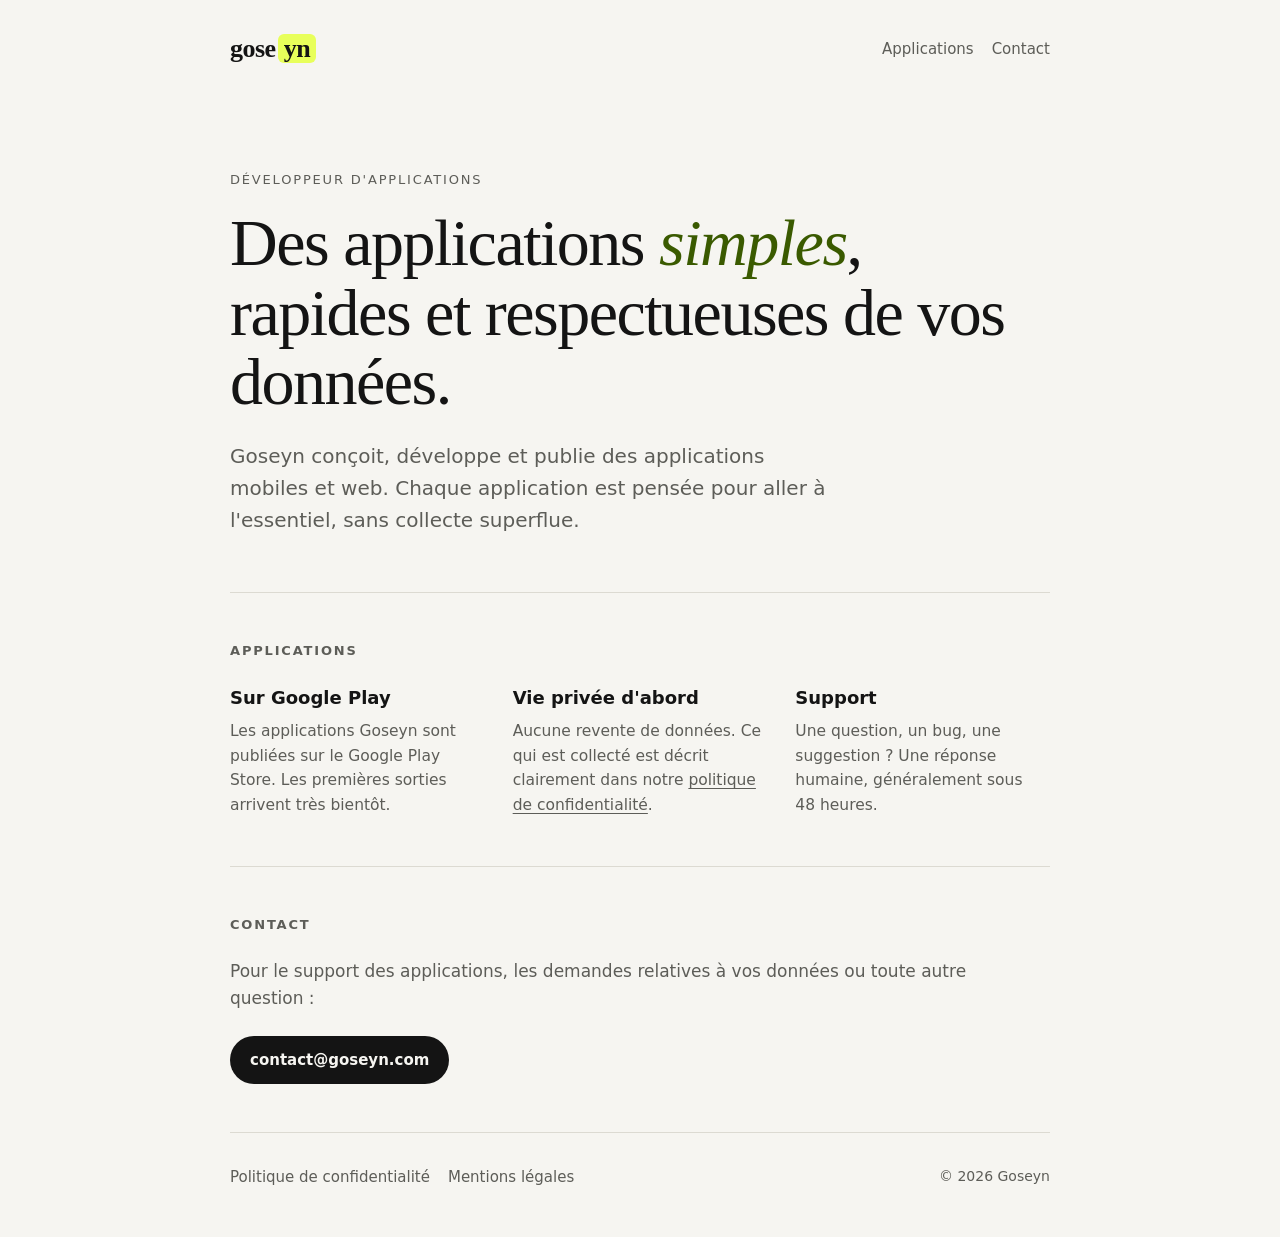
==== index.html @ 38ccc3f6 "Add files via upload" ====
<!doctype html>
<html lang="fr">
<head>
<meta charset="utf-8">
<meta name="viewport" content="width=device-width, initial-scale=1">
<title>Goseyn — Applications mobiles</title>
<meta name="description" content="Goseyn conçoit et publie des applications mobiles simples, rapides et respectueuses de vos données.">
<link rel="icon" href="data:image/svg+xml,%3Csvg xmlns='http://www.w3.org/2000/svg' viewBox='0 0 64 64'%3E%3Crect width='64' height='64' rx='14' fill='%23141414'/%3E%3Ctext x='32' y='44' font-family='Georgia,serif' font-size='38' text-anchor='middle' fill='%23e8ff5a'%3Eg%3C/text%3E%3C/svg%3E">
<style>
:root{--bg:#f6f5f1;--fg:#141414;--muted:#5d5d58;--line:#dcdad2;--accent:#3a5a00;--chip:#e8ff5a}
@media (prefers-color-scheme:dark){:root{--bg:#121211;--fg:#f1f0ea;--muted:#a3a29a;--line:#2b2b28;--accent:#e8ff5a;--chip:#e8ff5a}}
*{box-sizing:border-box}
html,body{margin:0;background:var(--bg);color:var(--fg)}
body{font:17px/1.6 ui-sans-serif,system-ui,-apple-system,"Segoe UI",Roboto,sans-serif;-webkit-font-smoothing:antialiased}
a{color:inherit;text-underline-offset:3px}
.wrap{max-width:860px;margin:0 auto;padding:0 20px}
header{display:flex;justify-content:space-between;align-items:center;padding:28px 0}
.mark{font-family:Georgia,"Times New Roman",serif;font-size:26px;font-weight:700;letter-spacing:-.5px;text-decoration:none}
.mark span{background:var(--chip);color:#141414;padding:0 6px;border-radius:6px;margin-left:2px}
nav a{color:var(--muted);text-decoration:none;font-size:15px;margin-left:18px}
nav a:hover{color:var(--fg)}
.hero{padding:72px 0 56px;border-bottom:1px solid var(--line)}
.eyebrow{font-size:13px;text-transform:uppercase;letter-spacing:.14em;color:var(--muted);margin:0 0 18px}
h1{font-family:Georgia,"Times New Roman",serif;font-weight:400;font-size:clamp(38px,7vw,66px);line-height:1.05;letter-spacing:-1.5px;margin:0 0 24px}
h1 em{font-style:italic;color:var(--accent)}
.lead{font-size:clamp(17px,2.4vw,20px);color:var(--muted);max-width:600px;margin:0}
section{padding:48px 0;border-bottom:1px solid var(--line)}
h2{font-size:13px;text-transform:uppercase;letter-spacing:.14em;color:var(--muted);font-weight:600;margin:0 0 22px}
.grid{display:grid;grid-template-columns:repeat(auto-fit,minmax(220px,1fr));gap:28px}
.grid h3{font-size:18px;margin:0 0 6px}
.grid p{margin:0;color:var(--muted);font-size:15.5px}
.cta{display:inline-block;margin-top:6px;padding:12px 20px;border-radius:999px;background:var(--fg);color:var(--bg);text-decoration:none;font-weight:600;font-size:15px}
.cta:hover{opacity:.85}
footer{padding:32px 0 48px;color:var(--muted);font-size:14px;display:flex;flex-wrap:wrap;gap:8px 22px;justify-content:space-between}
footer nav a{margin:0 18px 0 0}
</style>
</head>
<body>
<div class="wrap">
  <header>
    <a class="mark" href="/">gose<span>yn</span></a>
    <nav><a href="#apps">Applications</a><a href="#contact">Contact</a></nav>
  </header>

  <div class="hero">
    <p class="eyebrow">Développeur d'applications</p>
    <h1>Des applications <em>simples</em>, rapides et respectueuses de vos données.</h1>
    <p class="lead">Goseyn conçoit, développe et publie des applications mobiles et web. Chaque application est pensée pour aller à l'essentiel, sans collecte superflue.</p>
  </div>

  <section id="apps">
    <h2>Applications</h2>
    <div class="grid">
      <div><h3>Sur Google Play</h3><p>Les applications Goseyn sont publiées sur le Google Play Store. Les premières sorties arrivent très bientôt.</p></div>
      <div><h3>Vie privée d'abord</h3><p>Aucune revente de données. Ce qui est collecté est décrit clairement dans notre <a href="/confidentialite.html">politique de confidentialité</a>.</p></div>
      <div><h3>Support</h3><p>Une question, un bug, une suggestion&nbsp;? Une réponse humaine, généralement sous 48&nbsp;heures.</p></div>
    </div>
  </section>

  <section id="contact">
    <h2>Contact</h2>
    <p style="margin:0 0 18px;color:var(--muted)">Pour le support des applications, les demandes relatives à vos données ou toute autre question&nbsp;:</p>
    <a class="cta" href="mailto:contact@goseyn.com">contact@goseyn.com</a>
  </section>

  <footer>
    <nav><a href="/confidentialite.html">Politique de confidentialité</a><a href="/mentions-legales.html">Mentions légales</a></nav>
    <span>© 2026 Goseyn</span>
  </footer>
</div>
</body>
</html>
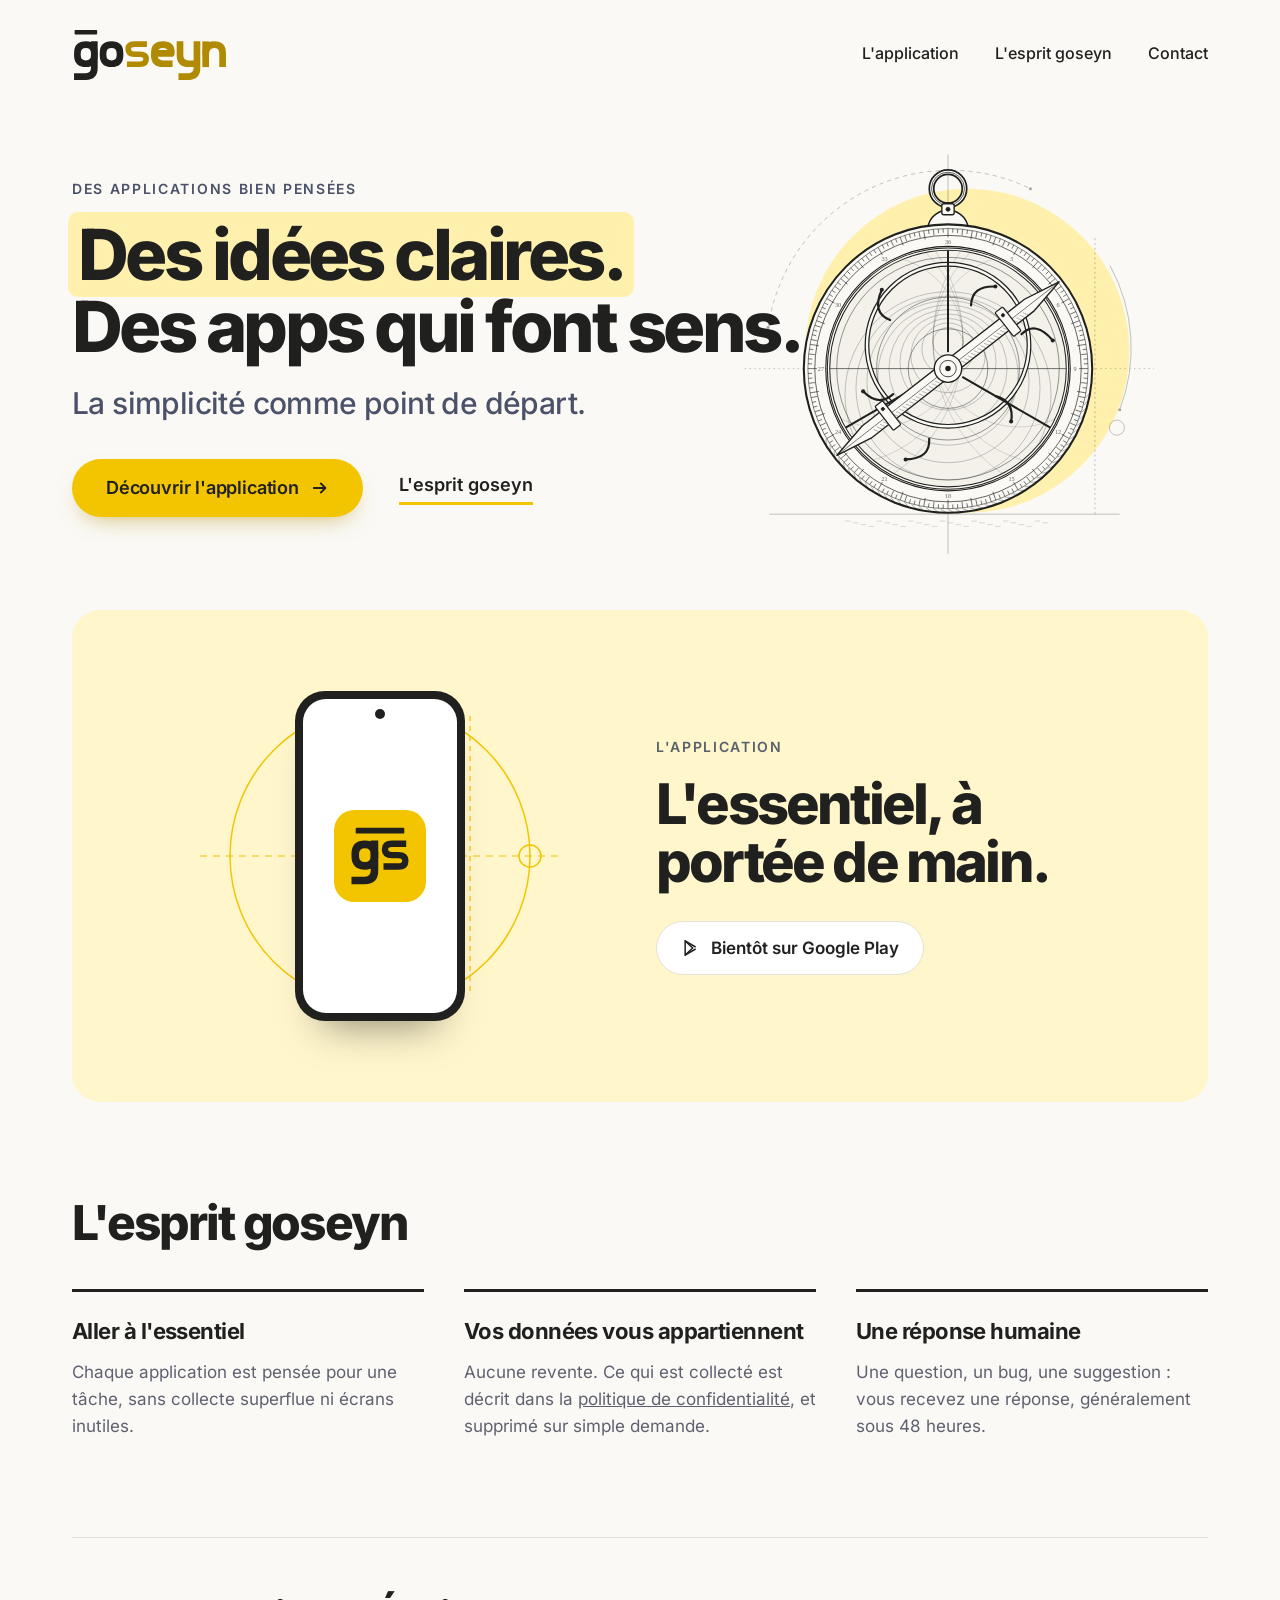
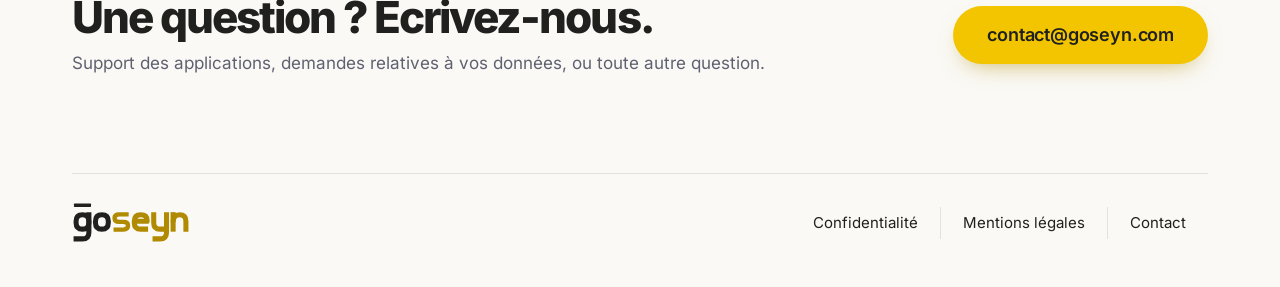
==== commit 213f0f15: "Add files via upload" ====
--- a/index.html
+++ b/index.html
@@ -3,69 +3,92 @@
 <head>
 <meta charset="utf-8">
 <meta name="viewport" content="width=device-width, initial-scale=1">
-<title>Goseyn — Applications mobiles</title>
-<meta name="description" content="Goseyn conçoit et publie des applications mobiles simples, rapides et respectueuses de vos données.">
-<link rel="icon" href="data:image/svg+xml,%3Csvg xmlns='http://www.w3.org/2000/svg' viewBox='0 0 64 64'%3E%3Crect width='64' height='64' rx='14' fill='%23141414'/%3E%3Ctext x='32' y='44' font-family='Georgia,serif' font-size='38' text-anchor='middle' fill='%23e8ff5a'%3Eg%3C/text%3E%3C/svg%3E">
-<style>
-:root{--bg:#f6f5f1;--fg:#141414;--muted:#5d5d58;--line:#dcdad2;--accent:#3a5a00;--chip:#e8ff5a}
-@media (prefers-color-scheme:dark){:root{--bg:#121211;--fg:#f1f0ea;--muted:#a3a29a;--line:#2b2b28;--accent:#e8ff5a;--chip:#e8ff5a}}
-*{box-sizing:border-box}
-html,body{margin:0;background:var(--bg);color:var(--fg)}
-body{font:17px/1.6 ui-sans-serif,system-ui,-apple-system,"Segoe UI",Roboto,sans-serif;-webkit-font-smoothing:antialiased}
-a{color:inherit;text-underline-offset:3px}
-.wrap{max-width:860px;margin:0 auto;padding:0 20px}
-header{display:flex;justify-content:space-between;align-items:center;padding:28px 0}
-.mark{font-family:Georgia,"Times New Roman",serif;font-size:26px;font-weight:700;letter-spacing:-.5px;text-decoration:none}
-.mark span{background:var(--chip);color:#141414;padding:0 6px;border-radius:6px;margin-left:2px}
-nav a{color:var(--muted);text-decoration:none;font-size:15px;margin-left:18px}
-nav a:hover{color:var(--fg)}
-.hero{padding:72px 0 56px;border-bottom:1px solid var(--line)}
-.eyebrow{font-size:13px;text-transform:uppercase;letter-spacing:.14em;color:var(--muted);margin:0 0 18px}
-h1{font-family:Georgia,"Times New Roman",serif;font-weight:400;font-size:clamp(38px,7vw,66px);line-height:1.05;letter-spacing:-1.5px;margin:0 0 24px}
-h1 em{font-style:italic;color:var(--accent)}
-.lead{font-size:clamp(17px,2.4vw,20px);color:var(--muted);max-width:600px;margin:0}
-section{padding:48px 0;border-bottom:1px solid var(--line)}
-h2{font-size:13px;text-transform:uppercase;letter-spacing:.14em;color:var(--muted);font-weight:600;margin:0 0 22px}
-.grid{display:grid;grid-template-columns:repeat(auto-fit,minmax(220px,1fr));gap:28px}
-.grid h3{font-size:18px;margin:0 0 6px}
-.grid p{margin:0;color:var(--muted);font-size:15.5px}
-.cta{display:inline-block;margin-top:6px;padding:12px 20px;border-radius:999px;background:var(--fg);color:var(--bg);text-decoration:none;font-weight:600;font-size:15px}
-.cta:hover{opacity:.85}
-footer{padding:32px 0 48px;color:var(--muted);font-size:14px;display:flex;flex-wrap:wrap;gap:8px 22px;justify-content:space-between}
-footer nav a{margin:0 18px 0 0}
-</style>
+<title>goseyn — des applications bien pensées</title>
+<meta name="description" content="goseyn conçoit des applications mobiles simples, qui vont à l'essentiel et respectent vos données.">
+<meta name="theme-color" content="#FAF9F5">
+<link rel="icon" href="/favicon.ico" sizes="any">
+<link rel="icon" href="/favicon.svg" type="image/svg+xml">
+<link rel="apple-touch-icon" href="/apple-touch-icon.png">
+<link rel="preload" href="/assets/fonts/inter-latin-wght-normal.woff2" as="font" type="font/woff2" crossorigin>
+<link rel="stylesheet" href="/assets/css/site.css">
+<meta property="og:title" content="goseyn">
+<meta property="og:description" content="Des idées claires. Des apps qui font sens.">
+<meta property="og:image" content="https://goseyn.com/assets/brand/png/og-image.png">
 </head>
 <body>
+<a class="skip" href="#contenu">Aller au contenu</a>
 <div class="wrap">
-  <header>
-    <a class="mark" href="/">gose<span>yn</span></a>
-    <nav><a href="#apps">Applications</a><a href="#contact">Contact</a></nav>
+  <header class="site-header">
+    <a class="logo" href="/" aria-label="goseyn, accueil"><img src="/assets/brand/goseyn-wordmark.svg" alt="goseyn" width="156" height="54"></a>
+    <nav class="site-nav" aria-label="Navigation principale">
+      <a href="#application">L'application</a>
+      <a class="opt" href="#esprit">L'esprit goseyn</a>
+      <a href="#contact">Contact</a>
+    </nav>
   </header>
 
-  <div class="hero">
-    <p class="eyebrow">Développeur d'applications</p>
-    <h1>Des applications <em>simples</em>, rapides et respectueuses de vos données.</h1>
-    <p class="lead">Goseyn conçoit, développe et publie des applications mobiles et web. Chaque application est pensée pour aller à l'essentiel, sans collecte superflue.</p>
-  </div>
+  <main id="contenu">
+    <section class="hero">
+      <div>
+        <p class="eyebrow">Des applications bien pensées</p>
+        <h1><span class="line"><span class="mark">Des idées claires.</span></span><br><span class="line">Des apps qui font sens.</span></h1>
+        <p class="lead">La simplicité comme point de départ.</p>
+        <div class="actions">
+          <a class="btn btn-yellow" href="#application">Découvrir l'application
+            <svg viewBox="0 0 20 20" fill="none" stroke="currentColor" stroke-width="2" stroke-linecap="round" stroke-linejoin="round" aria-hidden="true"><path d="M3 10h13M11 5l5 5-5 5"/></svg></a>
+          <a class="link" href="#esprit">L'esprit goseyn</a>
+        </div>
+      </div>
+      <img class="hero-art" src="/assets/img/astrolabe.svg" alt="" width="560" height="560">
+    </section>
 
-  <section id="apps">
-    <h2>Applications</h2>
-    <div class="grid">
-      <div><h3>Sur Google Play</h3><p>Les applications Goseyn sont publiées sur le Google Play Store. Les premières sorties arrivent très bientôt.</p></div>
-      <div><h3>Vie privée d'abord</h3><p>Aucune revente de données. Ce qui est collecté est décrit clairement dans notre <a href="/confidentialite.html">politique de confidentialité</a>.</p></div>
-      <div><h3>Support</h3><p>Une question, un bug, une suggestion&nbsp;? Une réponse humaine, généralement sous 48&nbsp;heures.</p></div>
-    </div>
-  </section>
+    <section class="panel" id="application" aria-labelledby="app-titre">
+      <div class="phone-stage">
+        <svg class="orbit" viewBox="0 0 360 360" fill="none" aria-hidden="true">
+          <circle cx="180" cy="180" r="150" stroke="#F2C500" stroke-width="1.5"/>
+          <path d="M0 180H360" stroke="#F2C500" stroke-width="1.2" stroke-dasharray="7 6"/>
+          <path d="M270 40V320" stroke="#F2C500" stroke-width="1.2" stroke-dasharray="5 5"/>
+          <circle cx="330" cy="180" r="11" stroke="#F2C500" stroke-width="1.5"/>
+        </svg>
+        <div class="phone" role="img" aria-label="Icône de l'application goseyn sur un téléphone">
+          <div class="screen"><img src="/assets/brand/gs-jaune.svg" alt="" width="92" height="92"></div>
+        </div>
+      </div>
+      <div>
+        <p class="label">L'application</p>
+        <h2 id="app-titre">L'essentiel, à portée de main.</h2>
+        <span class="soon">
+          <svg viewBox="0 0 24 24" fill="none" stroke="currentColor" stroke-width="1.8" stroke-linecap="round" stroke-linejoin="round" aria-hidden="true"><path d="M5 3.5v17l9-8.5-9-8.5z"/><path d="M5 3.5l12 7M5 20.5l12-7"/></svg>
+          Bientôt sur Google Play
+        </span>
+      </div>
+    </section>
 
-  <section id="contact">
-    <h2>Contact</h2>
-    <p style="margin:0 0 18px;color:var(--muted)">Pour le support des applications, les demandes relatives à vos données ou toute autre question&nbsp;:</p>
-    <a class="cta" href="mailto:contact@goseyn.com">contact@goseyn.com</a>
-  </section>
+    <section class="section" id="esprit" aria-labelledby="esprit-titre">
+      <h2 id="esprit-titre">L'esprit goseyn</h2>
+      <ul class="principles">
+        <li><h3>Aller à l'essentiel</h3><p>Chaque application est pensée pour une tâche, sans collecte superflue ni écrans inutiles.</p></li>
+        <li><h3>Vos données vous appartiennent</h3><p>Aucune revente. Ce qui est collecté est décrit dans la <a href="/confidentialite.html">politique de confidentialité</a>, et supprimé sur simple demande.</p></li>
+        <li><h3>Une réponse humaine</h3><p>Une question, un bug, une suggestion : vous recevez une réponse, généralement sous 48 heures.</p></li>
+      </ul>
+    </section>
 
-  <footer>
-    <nav><a href="/confidentialite.html">Politique de confidentialité</a><a href="/mentions-legales.html">Mentions légales</a></nav>
-    <span>© 2026 Goseyn</span>
+    <section class="contact" id="contact" aria-labelledby="contact-titre">
+      <div>
+        <h2 id="contact-titre">Une question&nbsp;? Écrivez-nous.</h2>
+        <p>Support des applications, demandes relatives à vos données, ou toute autre question.</p>
+      </div>
+      <a class="btn btn-yellow" href="mailto:contact@goseyn.com">contact@goseyn.com</a>
+    </section>
+  </main>
+
+  <footer class="site-footer">
+    <a class="logo" href="/" aria-label="goseyn, accueil"><img src="/assets/brand/goseyn-wordmark.svg" alt="goseyn" width="118" height="41"></a>
+    <nav class="footer-nav" aria-label="Liens légaux">
+      <a href="/confidentialite.html">Confidentialité</a>
+      <a href="/mentions-legales.html">Mentions légales</a>
+      <a href="mailto:contact@goseyn.com">Contact</a>
+    </nav>
   </footer>
 </div>
 </body>
--- a/assets/css/site.css
+++ b/assets/css/site.css
@@ -0,0 +1,116 @@
+/* goseyn — identité « Structuré », déclinaison jaune */
+@font-face{font-family:"Inter";font-style:normal;font-weight:100 900;font-display:swap;src:url(/assets/fonts/inter-latin-wght-normal.woff2) format("woff2");unicode-range:U+0000-00FF,U+0131,U+0152-0153,U+02BB-02BC,U+02C6,U+02DA,U+02DC,U+0304,U+0308,U+0329,U+2000-206F,U+20AC,U+2122,U+2191,U+2193,U+2212,U+2215,U+FEFF,U+FFFD}
+@font-face{font-family:"Inter";font-style:normal;font-weight:100 900;font-display:swap;src:url(/assets/fonts/inter-latin-ext-wght-normal.woff2) format("woff2");unicode-range:U+0100-02BA,U+02BD-02C5,U+02C7-02CC,U+02CE-02D7,U+02DD-02FF,U+0304,U+0308,U+0329,U+1D00-1DBF,U+1E00-1E9F,U+1EF2-1EFF,U+2020,U+20A0-20AB,U+20AD-20C0,U+2113,U+2C60-2C7F,U+A720-A7FF}
+
+:root{
+  --ink:#20211F;
+  --ink-2:#4A5168;      /* sous-titres ardoise */
+  --muted:#5F6170;
+  --yellow:#F2C500;     /* boutons, fonds d'icônes */
+  --gold:#B08A00;       /* « seyn » sur fond clair */
+  --bg:#FAF9F5;
+  --highlight:#FFF0AD;
+  --panel:#FFF6CC;
+  --line:#E4E1D8;
+  --radius:28px;
+}
+*{box-sizing:border-box}
+html{scroll-behavior:smooth;-webkit-text-size-adjust:100%}
+body{margin:0;background:var(--bg);color:var(--ink);font:17px/1.6 "Inter",system-ui,-apple-system,"Segoe UI",Roboto,sans-serif;-webkit-font-smoothing:antialiased}
+img,svg{display:block;max-width:100%;height:auto}
+a{color:inherit}
+:focus-visible{outline:3px solid var(--ink);outline-offset:4px;border-radius:8px}
+.skip{position:absolute;left:16px;top:-60px;background:var(--ink);color:var(--bg);padding:10px 16px;border-radius:10px;z-index:10}
+.skip:focus{top:12px}
+.wrap{max-width:1200px;margin:0 auto;padding:0 32px}
+
+/* en-tête */
+.site-header{display:flex;align-items:center;justify-content:space-between;gap:24px;padding:28px 0 20px}
+.logo{display:inline-block;line-height:0;border-radius:6px}
+.logo img{width:156px;height:auto}
+.site-nav{display:flex;gap:36px;font-size:16px;font-weight:500}
+.site-nav a{text-decoration:none;padding:6px 0;border-bottom:2px solid transparent}
+.site-nav a:hover{border-bottom-color:var(--yellow)}
+
+/* hero */
+.hero{display:grid;grid-template-columns:1.25fr .75fr;gap:0;align-items:center;padding:40px 0 56px}
+.eyebrow{font-size:14px;font-weight:600;letter-spacing:.12em;text-transform:uppercase;color:var(--ink-2);margin:0 0 18px}
+.hero h1{font-size:clamp(40px,5.5vw,76px);line-height:1.02;letter-spacing:-.05em;font-weight:800;margin:0 0 22px}
+.mark{background:var(--highlight);border-radius:10px;padding:0 .14em;margin-left:-.06em;box-decoration-break:clone;-webkit-box-decoration-break:clone}
+.lead{font-size:clamp(20px,2.4vw,30px);line-height:1.3;letter-spacing:-.02em;font-weight:500;color:var(--ink-2);margin:0 0 36px}
+.actions{display:flex;align-items:center;gap:36px;flex-wrap:wrap}
+.btn{display:inline-flex;align-items:center;gap:12px;min-height:58px;padding:0 34px;border-radius:999px;font-weight:600;font-size:18px;text-decoration:none;letter-spacing:-.01em}
+.btn svg{width:18px;height:18px}
+.btn-yellow{background:var(--yellow);color:var(--ink);box-shadow:0 10px 24px -12px rgba(176,138,0,.7)}
+.btn-yellow:hover{background:#E6BA00}
+.btn-outline{background:#fff;border:1.5px solid var(--line);color:var(--ink);min-height:54px;padding:0 26px}
+.link{font-weight:600;font-size:18px;text-decoration:none;border-bottom:3px solid var(--yellow);padding-bottom:2px}
+.link:hover{border-bottom-color:var(--gold)}
+.hero-art{justify-self:end;width:135%;max-width:580px;margin-right:-48px}
+.hero h1 .line{white-space:nowrap}
+
+/* panneau application */
+.panel{background:var(--panel);border-radius:var(--radius);display:grid;grid-template-columns:1fr 1fr;align-items:center;gap:32px;padding:56px 64px;margin-bottom:96px;scroll-margin-top:24px}
+.phone-stage{position:relative;display:grid;place-items:center;min-height:380px}
+.phone-stage .orbit{position:absolute;inset:0;margin:auto;width:min(100%,360px);height:auto;pointer-events:none}
+.phone{position:relative;width:170px;height:330px;border-radius:30px;background:var(--ink);padding:8px;box-shadow:0 30px 40px -28px rgba(32,33,31,.55)}
+.phone .screen{width:100%;height:100%;border-radius:23px;background:#fff;display:grid;place-items:center;position:relative}
+.phone .screen:before{content:"";position:absolute;top:10px;left:50%;width:10px;height:10px;margin-left:-5px;border-radius:50%;background:var(--ink)}
+.phone .screen img{width:92px;height:92px}
+.panel .label{font-size:14px;font-weight:600;letter-spacing:.12em;text-transform:uppercase;color:#56606A;margin:0 0 16px}
+.panel h2{font-size:clamp(34px,4.4vw,56px);line-height:1.04;letter-spacing:-.05em;font-weight:800;margin:0 0 30px}
+.soon{display:inline-flex;align-items:center;gap:10px;min-height:54px;padding:0 24px;border-radius:999px;background:#fff;border:1.5px solid var(--line);font-weight:600;font-size:17px}
+.soon svg{width:20px;height:20px}
+
+/* esprit */
+.section{padding:0 0 96px;scroll-margin-top:24px}
+.section h2{font-size:clamp(32px,4vw,48px);line-height:1.06;letter-spacing:-.045em;font-weight:800;margin:0 0 40px}
+.principles{display:grid;grid-template-columns:repeat(3,1fr);gap:40px;margin:0;padding:0;list-style:none}
+.principles li{border-top:3px solid var(--ink);padding-top:22px}
+.principles h3{font-size:22px;letter-spacing:-.025em;margin:0 0 10px;font-weight:700}
+.principles p{margin:0;color:var(--muted);max-width:34ch}
+
+/* contact */
+.contact{display:flex;align-items:center;justify-content:space-between;gap:32px;flex-wrap:wrap;border-top:1px solid var(--line);padding-top:56px}
+.contact h2{margin:0;font-size:clamp(30px,3.6vw,44px);line-height:1.06;letter-spacing:-.045em;font-weight:800}
+.contact p{margin:10px 0 0;color:var(--muted)}
+
+/* pied de page */
+.site-footer{display:flex;align-items:center;justify-content:space-between;gap:24px;flex-wrap:wrap;border-top:1px solid var(--line);margin-top:96px;padding:28px 0 44px}
+.site-footer .logo img{width:118px}
+.footer-nav{display:flex;flex-wrap:wrap;font-size:15px}
+.footer-nav a{text-decoration:none;padding:4px 22px;border-left:1px solid var(--line)}
+.footer-nav a:first-child{border-left:0}
+.footer-nav a:hover{text-decoration:underline;text-decoration-color:var(--yellow);text-decoration-thickness:3px;text-underline-offset:4px}
+
+/* pages de texte */
+.doc{max-width:760px;padding:48px 0 0}
+.doc h1{font-size:clamp(36px,5vw,56px);line-height:1.05;letter-spacing:-.05em;font-weight:800;margin:0 0 10px}
+.doc .date{color:var(--muted);margin:0 0 40px}
+.doc h2{font-size:22px;letter-spacing:-.02em;margin:40px 0 10px;font-weight:700}
+.doc p,.doc li{color:#3F413C}
+.doc ul{padding-left:22px}
+.doc li{margin:6px 0}
+.doc a{text-decoration-color:var(--yellow);text-decoration-thickness:2px;text-underline-offset:3px}
+
+@media (max-width:960px){
+  .hero{grid-template-columns:1fr;padding-top:24px}
+  .hero-art{justify-self:center;width:min(100%,340px);margin:8px 0 0}
+  .hero h1 .line{white-space:normal}
+  .panel{grid-template-columns:1fr;padding:44px 28px;text-align:center}
+  .panel .soon{margin:0 auto}
+  .principles{grid-template-columns:1fr;gap:28px}
+}
+@media (max-width:640px){
+  .wrap{padding:0 20px}
+  .site-header{padding:20px 0 8px}
+  .logo img{width:124px}
+  .site-nav{gap:18px;font-size:15px}
+  .site-nav .opt{display:none}
+  .actions{gap:22px}
+  .btn{min-height:54px;padding:0 26px;font-size:17px}
+  .phone-stage{min-height:330px}
+  .footer-nav{gap:6px 20px}
+  .footer-nav a{padding:4px 0;border-left:0}
+}
+@media (prefers-reduced-motion:reduce){html{scroll-behavior:auto}}
